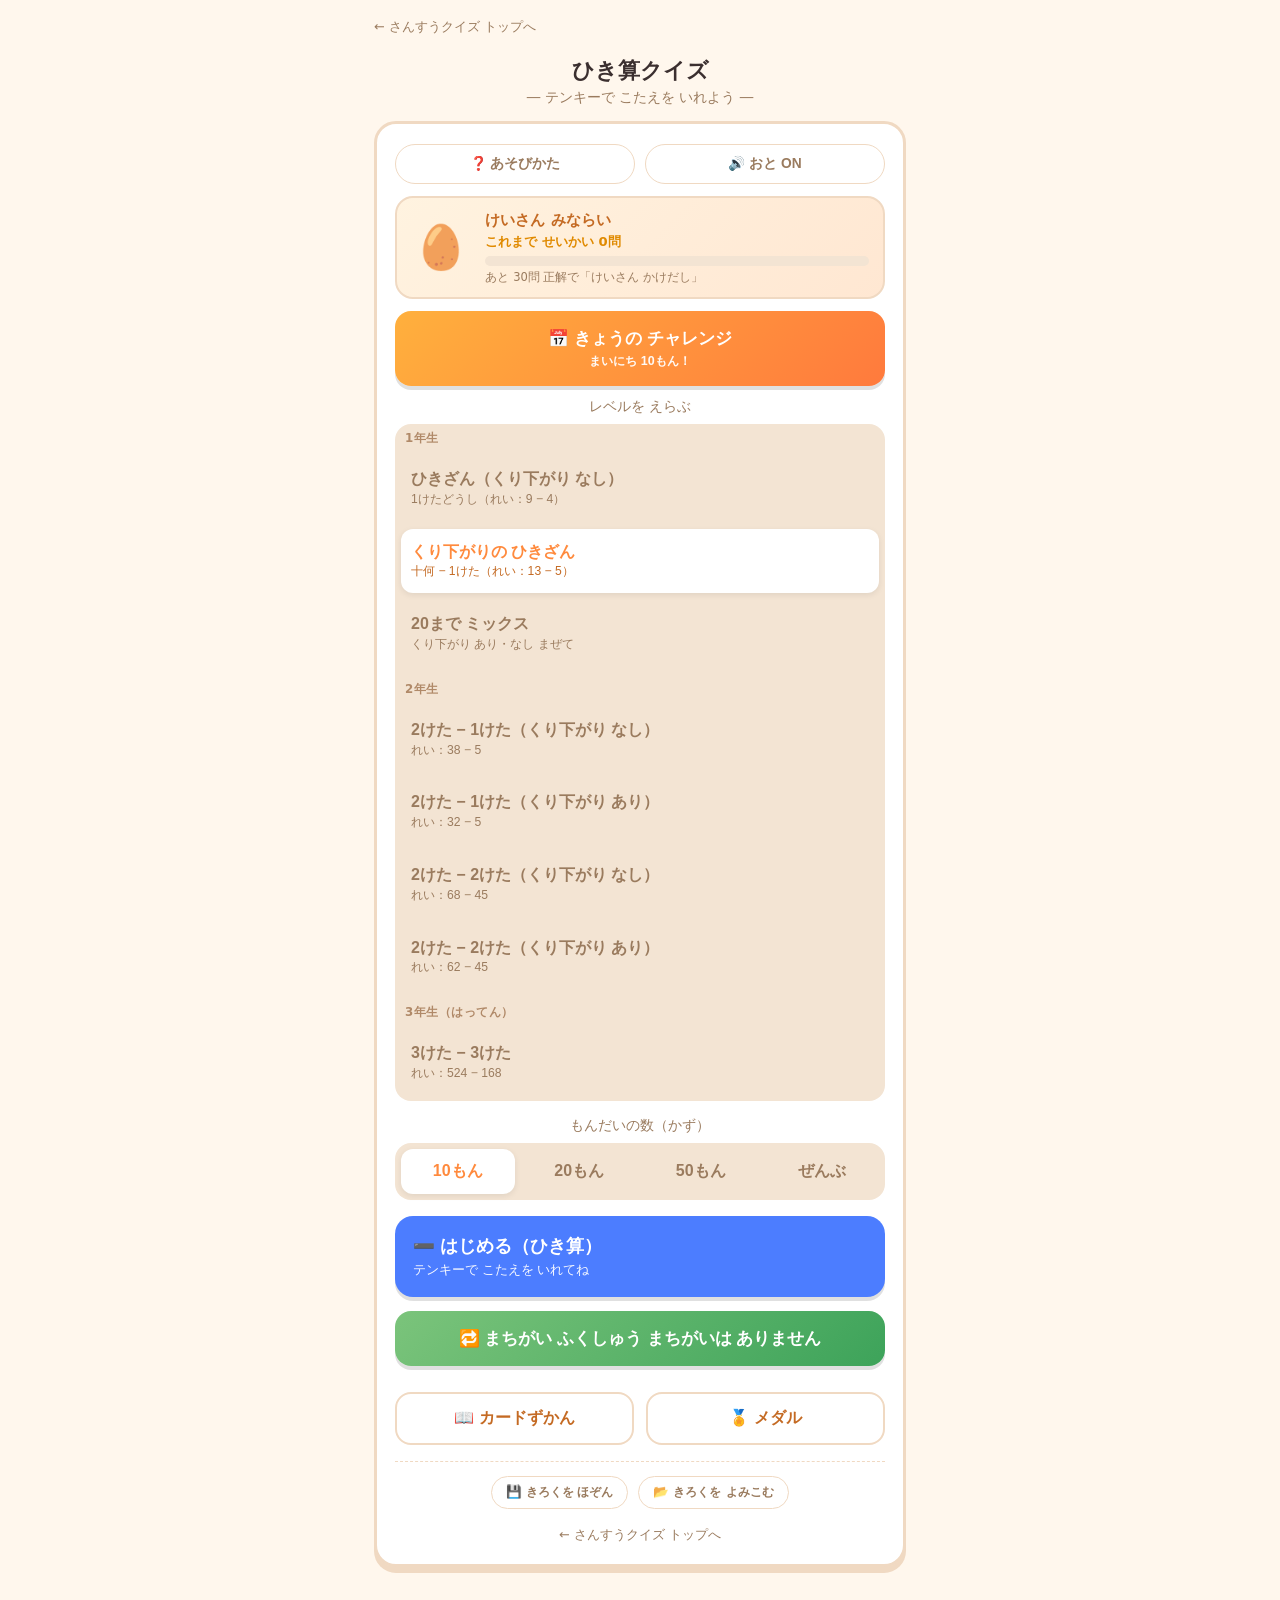
==== hikizan/index.html @ 1da54475 "トップを学年カテゴリ(1〜6年・計算)に再編＋ひき算クイズを新規追加 - index.html: 1〜6年生ごとに計算クイズを配置。実装済み(たし算/ひき算)は遊べ、未実装はじゅんびちゅう表示。学習指" ====
<!DOCTYPE html>
<html lang="ja">
<head>
<meta charset="UTF-8">
<meta name="viewport" content="width=device-width, initial-scale=1.0, viewport-fit=cover">
<title>ひき算クイズ</title>
<meta name="description" content="ひき算を テンキーで こたえるクイズ。くり下がり／2けた・3けたの ひき算まで。10をくずすヒント・手書きメモ・育成つき。">
<meta name="theme-color" content="#ff8a3d">
<!-- 共有スタイル（さんすうクイズ共通の見た目） -->
<link rel="stylesheet" href="../shared/sansu-ui.css?v=202606270400">
<style>
  /* ひき算アプリ固有の追加分だけ */
  #lsel{display:grid; grid-template-columns:1fr; gap:8px;}
  #lsel button{padding:13px 10px; font-size:1rem; text-align:left; line-height:1.3;}
  #lsel button small{display:block; font-size:.76rem; font-weight:400; color:#9a7b5e; margin-top:2px;}
  #lsel button.active small{color:#c46a23;}
  .lvl-group{font-size:.74rem; font-weight:800; color:#b08968; letter-spacing:.04em;
             padding:8px 4px 1px;}
  .lvl-group:first-child{padding-top:1px;}
  .start{margin-top:18px; width:100%; border:none; border-radius:16px; padding:16px;
         font-size:1.15rem; font-weight:700; color:#fff; background:var(--accent);
         cursor:pointer; box-shadow:0 4px 0 rgba(0,0,0,.12);}
  .start:active{transform:translateY(2px); box-shadow:0 2px 0 rgba(0,0,0,.12);}
  .help-list{font-size:.92rem; line-height:1.9; color:#5a4a3a; padding-left:1.2em; margin:6px 0;}
  .help-list b{color:var(--accent);}
</style>
</head>
<body>
<div class="wrap">
  <a class="toplink" href="../index.html">← さんすうクイズ トップへ</a>
  <h1>ひき算クイズ</h1>
  <div class="sub">― テンキーで こたえを いれよう ―</div>

  <!-- ホーム -->
  <div id="home" class="card">
    <div class="topRow">
      <button class="topBtn" id="openHelp" type="button">❓ あそびかた</button>
      <button class="topBtn" id="soundToggle" type="button">🔊 おと ON</button>
    </div>
    <div class="buddy" id="buddy">
      <div class="bi" id="buddyIcon">🥚</div>
      <div class="bb">
        <div class="bn" id="buddyName">けいさん みならい</div>
        <div class="bc" id="buddyCoin">これまで せいかい 0問</div>
        <div class="bbar"><i id="buddyBar"></i></div>
        <div class="bnext" id="buddyNext"></div>
      </div>
    </div>
    <button class="dailyBtn" id="openDaily" type="button">📅 きょうの チャレンジ<span id="dailyInfo"></span></button>
    <div class="gradeSel">
      <div class="gradeLabel">レベルを えらぶ</div>
      <div class="seg" id="lsel"></div>
    </div>
    <div class="gradeSel">
      <div class="gradeLabel">もんだいの数（かず）</div>
      <div class="seg" id="countSeg"><!-- 共通モジュール SansuCore.renderCountSeg で描画 --></div>
    </div>
    <div class="modes">
      <button class="mode-btn m2" id="startBtn">
        ➖ はじめる（ひき算）
        <small>テンキーで こたえを いれてね</small>
      </button>
    </div>
    <button class="dailyBtn" id="openReview" type="button" style="background:linear-gradient(135deg,#7bc47b,#3da35a);margin-top:14px;">🔁 まちがい ふくしゅう<span id="reviewInfo"></span></button>
    <div class="collbar">
      <button id="openDex" type="button">📖 カードずかん</button>
      <button id="openMedals" type="button">🏅 メダル</button>
    </div>
    <div class="saveBar">
      <button id="exportSave" type="button">💾 きろくを ほぞん</button>
      <label class="impBtn" for="importFile">📂 きろくを よみこむ</label>
      <input id="importFile" type="file" accept="application/json,.json" hidden>
    </div>
    <a class="applink" href="../index.html">← さんすうクイズ トップへ</a>
  </div>

  <!-- あそびかた -->
  <div id="help" class="card" style="display:none;">
    <button class="backBtn" id="helpBack">← もどる</button>
    <h2 style="margin-top:4px;">あそびかた</h2>
    <ul class="help-list">
      <li>大きな <b>ひき算</b>が 出るよ。（れい：13 − 5 ＝ □）</li>
      <li><b>レベル</b>は えらべるよ：くり下がり なし／<b>くり下がり</b>／20まで／<b>2けた</b>−1けた・2けた／<b>3けた</b>−3けた。</li>
      <li><b>テンキー</b>で こたえの 数字を いれて、<b>「こたえる」</b>を おそう。けた数は レベルに あわせて ふえるよ。</li>
      <li>2けた いじょうの レベルでは、下に <b>けいさんメモ</b>が 出るよ。ゆびや ペンで <b>ひっ算</b>を かいて かんがえよう（「けす」で きえる）。</li>
      <li>まちがえたら、<b>10を くずす</b>ヒントが 出るよ（れい：13は 10と 3）。</li>
      <li>つづけて 正かいすると <b>🔥コンボ</b>！</li>
      <li><b>称号</b>や <b>メダル</b>は たし算と あわせて そだつよ。</li>
      <li>ぜんぶ おわると <b>てんすう</b>と ⭐が 出るよ。</li>
      <li>まちがえた問題は、最後に「<b>まちがえた問題だけ もう一回</b>」で ふくしゅうできる。</li>
    </ul>
    <button class="again" id="helpStart" style="margin-top:8px;">とじる</button>
  </div>

  <!-- 出題 -->
  <div id="quiz" class="card" style="display:none;">
    <button class="navBtn" id="prev">← 前へ</button>
    <button class="homeBtn" id="quizHome">🏠 HOME</button>
    <div class="bar"><i id="prog"></i></div>
    <div class="meta"><span id="count"></span><span id="combo"></span><span id="score"></span></div>
    <span class="tag" id="tag"></span>
    <div class="eq" id="eq"></div>
    <div class="keypad" id="keypad">
      <button type="button" data-d="1">1</button>
      <button type="button" data-d="2">2</button>
      <button type="button" data-d="3">3</button>
      <button type="button" data-d="4">4</button>
      <button type="button" data-d="5">5</button>
      <button type="button" data-d="6">6</button>
      <button type="button" data-d="7">7</button>
      <button type="button" data-d="8">8</button>
      <button type="button" data-d="9">9</button>
      <button type="button" class="k-clear" id="kClear">けす</button>
      <button type="button" data-d="0">0</button>
      <button type="button" class="k-enter" id="kEnter">こたえる</button>
    </div>
    <div class="memo" id="memo" style="display:none;">
      <div class="memo-head">
        <span class="ml">✏️ けいさんメモ（ゆびや ペンで かいてね）</span>
        <button type="button" class="mclear" id="memoClear">けす</button>
      </div>
      <canvas id="memoCanvas"></canvas>
    </div>
    <div class="feedback" id="feedback">
      <div class="fb-head" id="fbHead"></div>
      <div class="fb-line" id="fbBody"></div>
      <div class="fb-hint" id="fbHint" style="display:none;"></div>
      <button class="next" id="next">つぎへ →</button>
    </div>
  </div>

  <!-- 結果 -->
  <div id="result" class="card result" style="display:none;">
    <div class="stars" id="stars"></div>
    <div class="score" id="finalScore"></div>
    <div class="comboBest" id="comboBest"></div>
    <div id="comment" style="margin-bottom:12px;"></div>
    <div class="earned" id="earned" style="display:none;"></div>
    <div class="review" id="review"></div>
    <button class="again retryWrong" id="retryWrong" style="display:none;">まちがえた問題だけ もう一回</button>
    <button class="again" id="retry">もう一回</button>
    <button class="again home" id="back">さいしょの画面</button>
  </div>

  <!-- カードずかん -->
  <div id="dex" class="card" style="display:none;">
    <button class="backBtn" id="dexBack">← もどる</button>
    <div class="collHead"><h2>📖 カードずかん</h2><span class="cnt" id="dexCnt"></span></div>
    <div style="font-size:.8rem;color:#9a7b5e;margin-bottom:10px;">カードは <b>たし算クイズ</b>で あつまるよ（たし算で 正かいすると ふえる）。ここでは みんなの きろくを 見られるよ。</div>
    <div class="dexGrid" id="dexGrid"></div>
  </div>

  <!-- メダル -->
  <div id="medals" class="card" style="display:none;">
    <button class="backBtn" id="medalsBack">← もどる</button>
    <div class="collHead"><h2>🏅 メダル</h2><span class="cnt" id="medalsCnt"></span></div>
    <div class="medalList" id="medalList"></div>
  </div>

</div>

<!-- 共有 進捗エンジン（図鑑・称号・メダル＝算数クイズ全アプリ合算） -->
<script src="../shared/sansu-core.js?v=202606270400"></script>
<script>
const $ = id => document.getElementById(id);

/* ===== レベル（学年セレクタの 算数版） ===== */
const ri = (lo,hi)=> lo + Math.floor(Math.random()*(hi-lo+1));
// ひき算は a−b（つねに a≧b で 答えが マイナスに ならないように 生成）。
// くり下がり（一の位 a%10 < b%10）の あり/なし を きっちり 出しわける。memo＝手書きメモを出すか。
const LEVELS = [
  { v:'s10n',   group:'1年生', label:'ひきざん（くり下がり なし）', desc:'1けたどうし（れい：9 − 4）',  maxDigits:1, memo:false,
    gen:()=>{ const a=ri(2,9), b=ri(1,a); return [a,b]; } },                                  // a≧b・1けた → くり下がりなし
  { v:'sb',     group:'1年生', label:'くり下がりの ひきざん',       desc:'十何 − 1けた（れい：13 − 5）', maxDigits:1, memo:false,
    gen:()=>{ const o=ri(1,8), a=10+o, b=ri(o+1,9); return [a,b]; } },                        // 一の位 o<b → くり下がり、答え 1けた
  { v:'s20mix', group:'1年生', label:'20まで ミックス',             desc:'くり下がり あり・なし まぜて',  maxDigits:2, memo:false,
    gen:()=>{ const a=ri(2,18), b=ri(1,Math.min(9,a)); return [a,b]; } },
  { v:'d2m1n',  group:'2年生', label:'2けた − 1けた（くり下がり なし）', desc:'れい：38 − 5',  maxDigits:2, memo:true,
    gen:()=>{ const o=ri(1,9), t=ri(1,9), b=ri(1,o); return [t*10+o, b]; } },                 // 一の位 o≧b → なし
  { v:'d2m1b',  group:'2年生', label:'2けた − 1けた（くり下がり あり）', desc:'れい：32 − 5',  maxDigits:2, memo:true,
    gen:()=>{ const o=ri(0,8), t=ri(2,9), b=ri(o+1,9); return [t*10+o, b]; } },               // 一の位 o<b → くり下がり
  { v:'d2m2n',  group:'2年生', label:'2けた − 2けた（くり下がり なし）', desc:'れい：68 − 45', maxDigits:2, memo:true,
    gen:()=>{ const oa=ri(0,9), ob=ri(0,oa), ta=ri(1,9), tb=ri(1,ta); return [ta*10+oa, tb*10+ob]; } },
  { v:'d2m2b',  group:'2年生', label:'2けた − 2けた（くり下がり あり）', desc:'れい：62 − 45', maxDigits:2, memo:true,
    gen:()=>{ const oa=ri(0,8), ob=ri(oa+1,9), ta=ri(2,9), tb=ri(1,ta-1); return [ta*10+oa, tb*10+ob]; } },  // 一の位くり下がり
  { v:'d3m3',   group:'3年生（はってん）', label:'3けた − 3けた', desc:'れい：524 − 168', maxDigits:3, memo:true,
    gen:()=>{ const a=ri(100,999), b=ri(100,a); return [a,b]; } },
];
function levelDef(v){ return LEVELS.find(l => l.v===v) || LEVELS[1]; }

/* ===== 状態 ===== */
let level = 'sb';         // 初期レベル＝くり下がり（1年生）
// トップから ?lv=… で レベルを 指定できる
const _lv = new URLSearchParams(location.search).get('lv');
if(_lv && LEVELS.some(l => l.v === _lv)) level = _lv;
let count = 10;           // 問題数（'all'＝ぜんぶ）
let deck = [], answers = [], idx = 0;
let typed = '';           // テンキーで 入力ちゅうの 数字
let combo = 0, sessionMaxCombo = 0;
let wrongQs = [];
let isDaily = false;

// 共有 store に ひき算用の領域（復習・デイリー）を用意（他アプリのフィールドは保持）
const store = SansuCore.store;
store.hikizanWrong = store.hikizanWrong || {};                           // { 'a-b': true } まちがえた問題
store.hikizanDaily = store.hikizanDaily || { streak:0, bestStreak:0, lastDay:null };
// メダルの「連続日数」は store.daily.bestStreak を見るので、ひき算のデイリーをそこにも反映
store.daily = store.daily || { bestStreak:0 };

/* ===== 出題の組み立て ===== */
function shuffle(a){ a=a.slice(); for(let i=a.length-1;i>0;i--){ const j=Math.floor(Math.random()*(i+1)); [a[i],a[j]]=[a[j],a[i]]; } return a; }
// 1ペア [a,b]（a≧b）から 問題オブジェクト。ひき算は 入れかえない。
function makeQuestion([a,b], lv){
  return { a:a, b:b, key:a + '-' + b, answer:a-b, level: lv || level };
}
// 日付シードの決定的シャッフル（同じ日は 何回でも 同じ10問）
function todayIndex(){ const d=new Date(); return Math.floor((d.getTime() - d.getTimezoneOffset()*60000)/86400000); }
function mulberry32(a){ return function(){ a|=0; a=a+0x6D2B79F5|0; let t=Math.imul(a^a>>>15,1|a); t=t+Math.imul(t^t>>>7,61|t)^t; return ((t^t>>>14)>>>0)/4294967296; }; }
function seededShuffle(arr, seed){ const r=mulberry32(seed), a=arr.slice(); for(let i=a.length-1;i>0;i--){ const j=Math.floor(r()*(i+1)); [a[i],a[j]]=[a[j],a[i]]; } return a; }

// 10を くずす ヒント（くり下がり用＝減加法）。十何 − 1けた のときだけ 出す。
function makeBorrowHint(a,b){
  if(a < 11 || a > 18) return '';
  const o = a - 10;                 // 一のくらい
  if(b <= o || b > 9) return '';    // くり下がりが ないなら ヒントなし
  return `<b>${a}</b>を 10と <b>${o}</b>に わけて、10−<b>${b}</b>＝<b>${10-b}</b>、<b>${10-b}</b>＋<b>${o}</b>＝<b>${a-b}</b>！`;
}

/* ===== 音（Web Audio：ファイル不要・オフラインでも鳴る） ===== */
let soundOn = (localStorage.getItem('hikizanSoundOff') !== '1');
let audioCtx = null;
function getCtx(){
  if(!audioCtx){ try{ audioCtx = new (window.AudioContext||window.webkitAudioContext)(); }catch(e){ audioCtx=null; } }
  if(audioCtx && audioCtx.state==='suspended'){ try{ audioCtx.resume(); }catch(e){} }
  return audioCtx;
}
function tone(freq, startAt, dur, type='sine', vol=0.2){
  const ctx = getCtx(); if(!ctx) return;
  const t0 = ctx.currentTime + startAt;
  const osc = ctx.createOscillator(), g = ctx.createGain();
  osc.type=type; osc.frequency.value=freq;
  g.gain.setValueAtTime(0.0001, t0);
  g.gain.linearRampToValueAtTime(vol, t0+0.012);
  g.gain.exponentialRampToValueAtTime(0.0001, t0+dur);
  osc.connect(g).connect(ctx.destination);
  osc.start(t0); osc.stop(t0+dur+0.03);
}
function playSound(name){
  if(!soundOn) return; const ctx=getCtx(); if(!ctx) return;
  if(name==='correct'){
    tone(1318,0,0.55,'sine',0.26); tone(2637,0,0.30,'sine',0.08);
    tone(1047,0.18,0.70,'sine',0.26); tone(2093,0.18,0.35,'sine',0.08);
  } else if(name==='wrong'){
    tone(233,0,0.20,'sawtooth',0.11); tone(220,0,0.20,'sawtooth',0.11);
    tone(220,0.26,0.55,'sawtooth',0.11); tone(207,0.26,0.55,'sawtooth',0.11);
  }
}
function refreshSoundBtn(){ $('soundToggle').textContent = soundOn ? '🔊 おと ON' : '🔇 おと OFF'; }

/* ===== けいさんメモ（手書きの余白）：ゆび・ペン・マウスで かける ===== */
const memoCv = $('memoCanvas'), memoCtx = memoCv.getContext('2d');
let memoDrawing = false, memoDpr = 1;
function memoResize(){                                 // 表示中サイズに合わせて 解像度を そろえる（中身は消える）
  const r = memoCv.getBoundingClientRect();
  if(r.width === 0) return;                            // 非表示のときは なにもしない
  memoDpr = window.devicePixelRatio || 1;
  memoCv.width = Math.round(r.width * memoDpr);
  memoCv.height = Math.round(r.height * memoDpr);
  memoCtx.setTransform(memoDpr, 0, 0, memoDpr, 0, 0);
  memoCtx.lineCap = 'round'; memoCtx.lineJoin = 'round';
  memoCtx.lineWidth = 3; memoCtx.strokeStyle = '#4a3526';
}
function memoClear(){
  memoCtx.save(); memoCtx.setTransform(1,0,0,1,0,0);
  memoCtx.clearRect(0,0,memoCv.width,memoCv.height); memoCtx.restore();
}
function memoPos(e){ const r = memoCv.getBoundingClientRect(); return [e.clientX - r.left, e.clientY - r.top]; }
memoCv.addEventListener('pointerdown', e=>{ memoDrawing = true; try{ memoCv.setPointerCapture(e.pointerId); }catch(_){}
  const [x,y] = memoPos(e); memoCtx.beginPath(); memoCtx.moveTo(x,y); memoCtx.lineTo(x+0.1,y+0.1); memoCtx.stroke(); e.preventDefault(); });
memoCv.addEventListener('pointermove', e=>{ if(!memoDrawing) return; const [x,y] = memoPos(e); memoCtx.lineTo(x,y); memoCtx.stroke(); e.preventDefault(); });
memoCv.addEventListener('pointerup',   ()=> memoDrawing = false);
memoCv.addEventListener('pointercancel',()=> memoDrawing = false);
memoCv.addEventListener('pointerleave',()=> memoDrawing = false);
// 2年生いじょう（memo:true）の レベルだけ メモを出す。問題ごとに まっさらに。
function setupMemo(lv){
  const show = !!levelDef(lv).memo;
  $('memo').style.display = show ? 'block' : 'none';
  if(show){ memoResize(); memoClear(); }
}

/* ===== 画面きりかえ ===== */
function showOnly(id){ for(const s of ['home','help','quiz','result','dex','medals']) $(s).style.display = (s===id)?'block':'none'; }

/* ===== 育成系（共有 SansuCore：図鑑・称号・メダル） ===== */
function refreshBuddy(){
  SansuCore.renderBuddy({ icon:$('buddyIcon'), name:$('buddyName'), coin:$('buddyCoin'), bar:$('buddyBar'), next:$('buddyNext') });
}
function refreshHome(){
  refreshBuddy();
  const dy = store.hikizanDaily, ti = todayIndex();
  let info = '';
  if((dy.streak||0)>0 && (dy.lastDay===ti || dy.lastDay===ti-1)) info += `🔥${dy.streak}日れんぞく　`;
  info += (dy.lastDay===ti) ? 'きょうは クリア✓' : 'まいにち 10もん！';
  $('dailyInfo').textContent = ' ' + info;
  const rc = reviewPairs().length;
  $('reviewInfo').textContent = rc ? ` のこり ${rc}問` : ' まちがいは ありません';
}
function goHome(){ refreshHome(); showOnly('home'); }
function openDex(){ $('dexCnt').textContent = SansuCore.dexHead(); $('dexGrid').innerHTML = SansuCore.dexGridHTML(); showOnly('dex'); }
function openMedals(){ $('medalsCnt').textContent = SansuCore.medalsHead(); $('medalList').innerHTML = SansuCore.medalsGridHTML(); showOnly('medals'); }

/* ===== ホーム：レベルセレクタ ===== */
function renderLevelSel(){
  const seg = $('lsel'); seg.innerHTML = '';
  let curGroup = null;
  for(const l of LEVELS){
    if(l.group && l.group !== curGroup){           // 学年の 見出しを はさむ
      curGroup = l.group;
      const h = document.createElement('div');
      h.className = 'lvl-group'; h.textContent = curGroup;
      seg.appendChild(h);
    }
    const b = document.createElement('button');
    b.innerHTML = l.label + '<small>' + l.desc + '</small>';
    if(l.v === level) b.classList.add('active');
    b.onclick = ()=>{ level = l.v; renderLevelSel(); };
    seg.appendChild(b);
  }
}
// 問題数セレクタ（共通モジュール）
SansuCore.renderCountSeg($('countSeg'), '10', v => { count = (v==='all') ? 'all' : +v; });

/* ===== 出題ループ ===== */
function start(){
  const def = levelDef(level);
  const limit = (count==='all') ? 30 : count;          // ひき算は すべて ランダム生成
  const picked = []; let last = '';
  while(picked.length < limit){
    const p = def.gen(), k = p[0]+'_'+p[1];
    if(k===last) continue;                             // すぐ同じ式は さける
    last = k; picked.push(p);
  }
  startWithDeck(picked.map(p => makeQuestion(p)));
}
function startDaily(){
  const def = levelDef('s20mix');                      // デイリーは 20までミックスから（毎日同じ10問）
  const r = mulberry32(todayIndex());
  const deckP = [];
  while(deckP.length < 10){
    // 日付シードの 決定的な ひき算（同じ日は 何回でも 同じ10問）
    const a = 2 + Math.floor(r()*17), b = 1 + Math.floor(r()*Math.min(9,a));
    deckP.push([a,b]);
  }
  startWithDeck(deckP.map(p => makeQuestion(p, 's20mix')), true);
}
function updateDailyStreak(){
  const dy = store.hikizanDaily, ti = todayIndex();
  if(dy.lastDay !== ti){
    dy.streak = (dy.lastDay === ti-1) ? (dy.streak||0)+1 : 1;
    dy.lastDay = ti;
    dy.bestStreak = Math.max(dy.bestStreak||0, dy.streak);
    store.daily.bestStreak = Math.max(store.daily.bestStreak||0, dy.bestStreak);   // メダル判定用
    SansuCore.noteDaily();
    SansuCore.save();
  }
}
// まちがい ふくしゅう
const reviewPairs = ()=> Object.keys(store.hikizanWrong).map(k => k.split('-').map(Number));
function startReview(){
  let pool = reviewPairs();
  if(pool.length === 0){ alert('ふくしゅうする問題は ありません。\nまちがえた問題が ここに たまります。'); return; }
  pool = shuffle(pool); if(pool.length>20) pool = pool.slice(0,20);
  startWithDeck(pool.map(p => makeQuestion(p)));
}
function startWithDeck(qs, daily){
  isDaily = !!daily;
  deck = qs; answers = new Array(deck.length); idx = 0;
  typed = ''; combo = 0; sessionMaxCombo = 0;
  showOnly('quiz'); renderQ();
}

/* ===== 1問の描画 ===== */
function eqHTML(q, state){
  let ansHTML;
  const ans = answers[idx];
  if(ans){
    const cls = ans.correct ? 'ok' : 'ng';
    ansHTML = `<span class="ans ${cls}">${ans.typed}</span>`;
  } else if(typed){
    ansHTML = `<span class="ans">${typed}</span>`;
  } else {
    ansHTML = `<span class="ans empty">？</span>`;
  }
  return `${q.a} <span class="op">−</span> ${q.b} <span class="op">＝</span> ${ansHTML}`;
}
function renderQ(){
  const q = deck[idx];
  typed = '';
  $('prog').style.width = (idx/deck.length*100)+'%';
  $('count').textContent = `問題 ${idx+1} / ${deck.length}`;
  $('combo').textContent = combo>=2 ? `🔥 ${combo}` : '';
  $('score').textContent = `正かい ${scoreCount()}`;
  $('tag').textContent = levelDef(q.level).label;
  $('prev').style.visibility = idx>0 ? 'visible' : 'hidden';
  $('eq').classList.toggle('eq-sm', q.a>=100 || q.b>=100);   // 3けたは 式を 小さく
  $('eq').innerHTML = eqHTML(q);
  setupMemo(q.level);                                        // 多けたレベルで 手書きメモを 出す
  const answered = !!answers[idx];
  setKeypadDisabled(answered);
  if(answered) showFeedback(answers[idx].correct);
  else $('feedback').classList.remove('show','good','bad');
}
function setKeypadDisabled(disabled){
  $('keypad').querySelectorAll('button').forEach(b => b.disabled = disabled);
  if(!disabled) $('kEnter').disabled = (typed==='');
}

/* ===== テンキー入力 ===== */
function pressDigit(d){
  if(answers[idx]) return;
  if(typed.length >= levelDef(deck[idx].level).maxDigits) return;   // レベルごとの けた数まで
  if(typed==='' && d==='0') return;              // 先頭の 0 は むし
  typed += d;
  $('eq').innerHTML = eqHTML(deck[idx]);
  $('kEnter').disabled = (typed==='');
}
function pressClear(){
  if(answers[idx]) return;
  typed = '';
  $('eq').innerHTML = eqHTML(deck[idx]);
  $('kEnter').disabled = true;
}
function pressEnter(){
  if(answers[idx] || typed==='') return;
  submit(parseInt(typed,10));
}
function submit(val){
  const q = deck[idx];
  const ok = (val === q.answer);
  answers[idx] = { typed: val, correct: ok };
  if(ok){
    combo++; sessionMaxCombo = Math.max(sessionMaxCombo, combo);
    if(store.hikizanWrong[q.key]){ delete store.hikizanWrong[q.key]; SansuCore.noteComeback(); }  // 復習で克服
    SansuCore.bumpCorrect(); SansuCore.bumpApp('hikizan'); SansuCore.noteCombo(combo); SansuCore.save();
  } else {
    combo = 0;
    store.hikizanWrong[q.key] = true; SansuCore.save();
  }
  $('combo').textContent = combo>=2 ? `🔥 ${combo}` : '';
  $('score').textContent = `正かい ${scoreCount()}`;
  $('eq').innerHTML = eqHTML(q);
  setKeypadDisabled(true);
  playSound(ok ? 'correct' : 'wrong');
  showFeedback(ok);
}

function showFeedback(ok){
  const q = deck[idx];
  const fb = $('feedback');
  fb.classList.add('show'); fb.classList.toggle('good', ok); fb.classList.toggle('bad', !ok);
  $('fbHead').textContent = ok ? '⭕ せいかい！' : '❌ おしい！　こたえは ' + q.answer;
  $('fbBody').innerHTML = `<b style="color:var(--accent2);font-size:1.2rem;">${q.a} − ${q.b} ＝ ${q.answer}</b>`;
  const hint = makeBorrowHint(q.a, q.b);
  const hintEl = $('fbHint');
  if(!ok && hint){ hintEl.style.display='block'; hintEl.innerHTML = hint; }
  else { hintEl.style.display='none'; }
  $('next').textContent = (idx >= deck.length-1) ? 'けっかを見る →' : 'つぎへ →';
}

const scoreCount = ()=> answers.filter(a => a && a.correct).length;

function next(){
  if(!answers[idx]) return;
  if(idx >= deck.length-1) return showResult();
  idx++; renderQ();
}
function prev(){ if(idx>0){ idx--; renderQ(); } }

function showResult(){
  showOnly('result');
  $('prog').style.width = '100%';
  const total = deck.length, correct = scoreCount();
  $('finalScore').textContent = `${correct} / ${total} もん せいかい`;
  const rate = correct/total;
  const nStar = rate===1?3 : rate>=0.7?2 : rate>=0.4?1 : 0;
  $('stars').textContent = '⭐'.repeat(nStar) + '☆'.repeat(3-nStar);
  $('comment').textContent =
    rate===1 ? 'ぜんもん せいかい！すごい！' :
    rate>=0.7 ? 'よくできました！' :
    rate>=0.4 ? 'もう少し！もう一回やってみよう' :
    'だいじょうぶ、くりかえせば できるよ！';
  $('comboBest').textContent = sessionMaxCombo>=2 ? `さい高コンボ：🔥 ${sessionMaxCombo}れんぞく` : '';

  SansuCore.notePlay();
  if(rate===1) SansuCore.notePerfect();
  SansuCore.noteCombo(sessionMaxCombo);
  if(isDaily) updateDailyStreak();
  SansuCore.save();
  const tcAfter = SansuCore.store.totalCorrect||0, tcBefore = tcAfter - correct;
  const rankUp = SansuCore.rankStage(tcAfter) > SansuCore.rankStage(tcBefore);
  const newly = SansuCore.checkMedals();
  const em = $('earned');
  const newRank = SansuCore.STAGES[SansuCore.rankStage(tcAfter)];
  const evo = rankUp ? `✨ 称号アップ！ ${newRank.icon}「${newRank.title}」に なった！　` : '';
  if(evo || newly.length){
    em.style.display = 'block';
    em.innerHTML = evo + (newly.length ? '🏅 あたらしいメダル：' + newly.map(m=>`${m.icon}${m.name}`).join('　') : '');
  } else { em.style.display = 'none'; }

  // まちがえた問題の振り返り
  const wrong = deck.filter((q,i)=> answers[i] && !answers[i].correct);
  wrongQs = wrong.map(q => [q.a, q.b]);
  const rv = $('review');
  if(wrong.length){
    rv.style.display = 'block';
    rv.innerHTML = `<div class="rv-h">まちがえた問題（${wrong.length}）</div>` +
      wrong.map(q => `<div class="rv-i"><b>${q.a} − ${q.b}</b> ＝ <b>${q.answer}</b></div>`).join('');
    $('retryWrong').style.display = 'inline-block';
  } else {
    rv.style.display = 'none';
    $('retryWrong').style.display = 'none';
  }
}

/* ===== 物理キーボード（PCでも あそべる） ===== */
document.addEventListener('keydown', e => {
  if($('quiz').style.display !== 'block') return;
  if(e.key >= '0' && e.key <= '9'){ pressDigit(e.key); e.preventDefault(); }
  else if(e.key === 'Backspace'){ pressClear(); e.preventDefault(); }
  else if(e.key === 'Enter'){
    if(answers[idx]) next(); else pressEnter();
    e.preventDefault();
  }
});

/* ===== 初期化・イベント ===== */
$('keypad').querySelectorAll('button[data-d]').forEach(b => b.onclick = ()=> pressDigit(b.dataset.d));
$('kClear').onclick = pressClear;
$('kEnter').onclick = pressEnter;
$('memoClear').onclick = memoClear;
window.addEventListener('resize', ()=>{ if($('memo').style.display==='block') memoResize(); });
$('startBtn').onclick = start;
$('next').onclick = next;
$('prev').onclick = prev;
$('quizHome').onclick = goHome;
$('retry').onclick = start;
$('retryWrong').onclick = ()=> startWithDeck(wrongQs.map(p => makeQuestion(p)));
$('back').onclick = goHome;
$('openHelp').onclick = ()=> showOnly('help');
$('helpBack').onclick = goHome;
$('helpStart').onclick = goHome;
$('openDex').onclick = openDex;
$('openMedals').onclick = openMedals;
$('dexBack').onclick = goHome;
$('medalsBack').onclick = goHome;
$('openDaily').onclick = startDaily;
$('openReview').onclick = startReview;
$('exportSave').onclick = ()=> SansuCore.exportSave('さんすうクイズ-きろく.json');
$('importFile').onchange = (e)=>{ const f = e.target.files[0]; if(f) SansuCore.importSave(f); e.target.value=''; };
$('soundToggle').onclick = ()=>{
  soundOn = !soundOn;
  localStorage.setItem('hikizanSoundOff', soundOn ? '0' : '1');
  refreshSoundBtn();
  if(soundOn) playSound('correct');
};
renderLevelSel();
refreshSoundBtn();
refreshHome();
</script>
</body>
</html>
---- shared/sansu-ui.css ----
/* =========================================================================
   共有スタイル（デザイントークン＋UI部品）— 全アプリ共通
   かん字クイズ／送りがな練習 など、見た目とUXをそろえるための単一スタイル。
   ここを直すと参照する全アプリに反映される。各アプリ固有の追加分は各HTML側へ。
   ========================================================================= */
  :root{
    --bg:#fff7ed; --card:#ffffff; --ink:#3b2f2f; --accent:#ff8a3d;
    --accent2:#4c7dff; --ok:#2bb673; --ng:#ef5350; --line:#f0d9c2;
  }
  *{box-sizing:border-box;-webkit-tap-highlight-color:transparent;}
  body{
    margin:0; font-family:"Hiragino Maru Gothic ProN","ヒラギノ丸ゴ ProN",
      "Hiragino Sans","Yu Gothic",system-ui,sans-serif;
    background:var(--bg); color:var(--ink);
    min-height:100vh; min-height:100dvh; display:flex; flex-direction:column; align-items:center;
  }
  .wrap{width:100%; max-width:560px; padding:16px 14px 40px;}
  h1{font-size:1.35rem; text-align:center; margin:14px 0 4px;}
  .sub{text-align:center; font-size:.85rem; color:#9a7b5e; margin-bottom:14px;}
  .card{
    background:var(--card); border:3px solid var(--line); border-radius:22px;
    padding:20px 18px; box-shadow:0 6px 0 #f0d9c2;
  }
  /* grade select */
  .gradeSel{margin-bottom:16px;}
  .gradeLabel{font-size:.85rem; color:#9a7b5e; text-align:center; margin-bottom:8px;}
  .seg{display:flex; gap:8px; background:#f3e4d3; padding:6px; border-radius:16px;}
  .seg button{
    flex:1; border:none; background:transparent; padding:12px 0; border-radius:12px;
    font-size:1rem; font-weight:700; color:#9a7b5e; cursor:pointer;
  }
  /* 学年は1〜6＋ぜんぶで数が多いので 4列グリッドで折り返す */
  #seg{display:grid; grid-template-columns:repeat(4,1fr); gap:8px;}
  #seg button{padding:11px 0; font-size:.95rem;}
  .seg button.active{background:#fff; color:var(--accent); box-shadow:0 2px 6px rgba(0,0,0,.08);}
  .seg button.locked{opacity:.5;}

  /* きろくの 書き出し／読み込み */
  .saveBar{display:flex; gap:10px; justify-content:center; margin-top:16px;
           padding-top:14px; border-top:1px dashed var(--line);}
  .saveBar button, .saveBar .impBtn{
    border:1px solid var(--line); background:#fff; color:#9a7b5e; border-radius:99px;
    padding:7px 14px; font-size:.78rem; font-weight:700; cursor:pointer;
  }
  .saveBar button:active{transform:translateY(1px);}

  /* mode select */
  .modes{display:flex; flex-direction:column; gap:12px;}
  .mode-btn{
    border:none; border-radius:18px; padding:18px; font-size:1.1rem; font-weight:700;
    color:#fff; cursor:pointer; box-shadow:0 4px 0 rgba(0,0,0,.12); text-align:left;
  }
  .mode-btn small{display:block; font-weight:400; font-size:.8rem; opacity:.95; margin-top:4px;}
  .m1{background:var(--accent);} .m2{background:var(--accent2);} .m3{background:#e08e3c;} .m4{background:#9b59b6;}
  .mode-btn:active{transform:translateY(2px); box-shadow:0 2px 0 rgba(0,0,0,.12);}
  /* 読みクイズ：大きな漢字 */
  .yomi-q{font-size:.95rem; color:#9a7b5e; margin-bottom:6px;}
  .bigkanji{font-size:4.2rem; font-weight:800; text-align:center; line-height:1.2; margin:6px 0 2px; color:#5a3e28;}

  /* quiz */
  .homeBtn{
    float:right; border:2px solid var(--line); background:#fff; color:#c46a23;
    border-radius:99px; padding:6px 14px; font-size:.8rem; font-weight:700;
    cursor:pointer; margin:-4px -2px 8px 0;
  }
  .homeBtn:active{transform:translateY(1px);}
  .navBtn{
    float:left; border:2px solid var(--line); background:#fff; color:#c46a23;
    border-radius:99px; padding:6px 14px; font-size:.8rem; font-weight:700;
    cursor:pointer; margin:-4px 0 8px -2px;
  }
  .navBtn:active{transform:translateY(1px);}
  .bar{height:12px; background:#f3e4d3; border-radius:99px; overflow:hidden; margin-bottom:6px; clear:both;}
  .bar > i{display:block; height:100%; background:var(--accent); width:0; transition:width .3s;}
  .meta{display:flex; justify-content:space-between; font-size:.8rem; color:#9a7b5e; margin-bottom:14px;}
  .tag{display:inline-block; font-size:.72rem; background:#fff1e3; color:#c46a23;
       padding:3px 10px; border-radius:99px; margin-bottom:10px;}
  .q{font-size:1.5rem; line-height:2; text-align:center; margin:6px 0 4px;}
  .q .blank{display:inline-block; min-width:1.6em; border-bottom:4px dotted var(--accent);
            color:transparent;}
  .read{text-align:center; color:#c46a23; font-size:1rem; margin-bottom:18px;}
  ruby rt{font-size:.55em; color:#b08968;}
  .choices{display:grid; grid-template-columns:1fr 1fr; gap:12px;}
  .choice{
    border:3px solid var(--line); background:#fff; border-radius:16px;
    padding:16px 8px; font-size:1.7rem; font-weight:700; cursor:pointer;
    transition:.1s; box-shadow:0 4px 0 #f0d9c2;
  }
  .choice:active{transform:translateY(2px); box-shadow:0 2px 0 #f0d9c2;}
  .choice.ok{background:#e6f8ef; border-color:var(--ok); color:var(--ok);}
  .choice.ng{background:#fdeceb; border-color:var(--ng); color:var(--ng);}
  .choice:disabled{cursor:default;}

  .feedback{margin-top:18px; padding:16px; border-radius:16px; display:none;}
  .feedback.show{display:block;}
  .feedback.good{background:#e6f8ef; border:2px solid var(--ok);}
  .feedback.bad{background:#fdeceb; border:2px solid var(--ng);}
  .fb-head{font-weight:700; font-size:1.1rem; margin-bottom:8px;}
  .fb-sentence{font-size:1.05rem; line-height:1.7; margin-bottom:8px;}
  .fb-sentence b{color:var(--accent); font-size:1.2rem;}
  .fb-line{font-size:.95rem; line-height:1.7;}
  .fb-line b{color:#c46a23;}
  .fb-kanji{margin-top:10px; padding-top:10px; border-top:1px dashed var(--line);
            font-size:.9rem; line-height:1.8; color:#6b5a4a;}
  .fb-kanji b{color:var(--ink); font-size:1.15rem;}
  .next{
    margin-top:14px; width:100%; border:none; border-radius:16px; padding:16px;
    font-size:1.1rem; font-weight:700; color:#fff; background:var(--accent2);
    cursor:pointer; box-shadow:0 4px 0 rgba(0,0,0,.12);
  }
  .next:active{transform:translateY(2px); box-shadow:0 2px 0 rgba(0,0,0,.12);}

  /* result */
  .result{text-align:center;}
  .score{font-size:3rem; font-weight:800; color:var(--accent); margin:10px 0;}
  .again{border:none; border-radius:16px; padding:16px 28px; font-size:1.05rem; font-weight:700;
         color:#fff; background:var(--accent); cursor:pointer; box-shadow:0 4px 0 rgba(0,0,0,.12); margin:6px;}
  .home{background:#9b59b6;}
  .stars{font-size:1.8rem; letter-spacing:4px;}

  /* 結果の振り返り */
  .review{display:none; text-align:left; margin:8px 0 16px; padding:14px;
          background:#fdf6ee; border:2px solid var(--line); border-radius:14px;}
  .rv-h{font-weight:700; color:#c46a23; margin-bottom:8px; text-align:center;}
  .rv-i{font-size:1rem; line-height:1.9; padding:4px 0; border-bottom:1px dashed var(--line);}
  .rv-i:last-child{border-bottom:none;}
  .rv-i b{color:var(--accent); font-size:1.15rem;}
  .retryWrong{background:var(--ng);}

  /* キーボード操作のフォーカス可視化 */
  :focus-visible{outline:3px solid var(--accent2); outline-offset:2px;}

  @media (prefers-reduced-motion: reduce){
    *{transition:none !important;}
  }

  /* コンボ */
  #combo{font-weight:800; color:#ff6a00; font-size:.85rem;}
  #combo.pop{animation:pop .45s;}
  @keyframes pop{0%{transform:scale(.5);opacity:0} 55%{transform:scale(1.35)} 100%{transform:scale(1)}}

  /* 紙ふぶき */
  .confetti{position:fixed; top:-30px; pointer-events:none; z-index:50; will-change:transform;}
  @keyframes fall{to{transform:translateY(110vh) rotate(360deg); opacity:.15;}}

  /* あそびかた */
  .helpBtn{
    width:100%; border:2px dashed var(--accent); background:#fff7ef; color:#c46a23;
    border-radius:14px; padding:11px; margin-bottom:12px;
    font-size:.92rem; font-weight:700; cursor:pointer;
  }
  .helpBtn:active{transform:translateY(1px);}
  .help h2{font-size:1.2rem; margin:2px 0 12px;}
  .help h3{font-size:1.02rem; color:var(--accent); margin:18px 0 6px;}
  .help p, .help li{font-size:.98rem; line-height:1.85;}
  .help ol, .help ul{margin:6px 0; padding-left:1.3em;}
  .help .tip{background:#fff7ef; border:2px solid var(--line); border-radius:12px;
             padding:10px 12px; margin:8px 0; font-size:.92rem; line-height:1.8;}
  .help .big{font-size:1.05rem; font-weight:700;}

  /* デイリーチャレンジ */
  .dailyBtn{
    width:100%; border:none; border-radius:16px; padding:16px; margin-bottom:12px;
    font-size:1.05rem; font-weight:800; color:#fff; cursor:pointer;
    background:linear-gradient(135deg,#ffb03d,#ff7a3d); box-shadow:0 4px 0 rgba(0,0,0,.12);
  }
  .dailyBtn:active{transform:translateY(2px); box-shadow:0 2px 0 rgba(0,0,0,.12);}
  #dailyInfo{display:block; font-size:.78rem; font-weight:600; opacity:.95; margin-top:3px;}

  /* コレクション入口 */
  .collbar{display:flex; gap:12px; margin-top:14px;}
  .collbar button{flex:1; border:2px solid var(--line); background:#fff; color:#c46a23;
    border-radius:16px; padding:14px 8px; font-size:1rem; font-weight:700; cursor:pointer;}
  .collbar button:active{transform:translateY(2px);}

  .backBtn{border:2px solid var(--line); background:#fff; color:#c46a23; border-radius:99px;
    padding:8px 16px; font-size:.9rem; font-weight:700; cursor:pointer; margin-bottom:12px;}
  .collHead{display:flex; justify-content:space-between; align-items:center; margin-bottom:12px;}
  .collHead h2{font-size:1.15rem; margin:0;}
  .collHead .cnt{font-size:.85rem; color:#9a7b5e; font-weight:700;}

  /* 図鑑 */
  .dexGrid{display:grid; grid-template-columns:repeat(auto-fill,minmax(82px,1fr)); gap:10px;}
  .dcard{border:2px solid var(--line); border-radius:12px; padding:8px 4px; text-align:center; background:#fff;}
  .dcard.locked{background:#f3e9df; color:#cbb9a6;}
  .dcard .k{font-size:1.8rem; font-weight:800; line-height:1.1;}
  .dcard .star{font-size:.85rem; color:#ffb300; line-height:1;}
  .dcard .info{font-size:.6rem; color:#8a7a6a; margin-top:3px; line-height:1.35;}
  .dcard.master{border-color:#ffb300; box-shadow:inset 0 0 0 2px #ffe9b0;}

  /* メダル */
  .medalList{display:grid; grid-template-columns:1fr 1fr; gap:12px;}
  .medal{border:2px solid var(--line); border-radius:14px; padding:12px 8px; text-align:center; background:#fff;}
  .medal.locked{opacity:.45; filter:grayscale(1);}
  .medal .mi{font-size:2rem; line-height:1;}
  .medal .mn{font-weight:700; font-size:.85rem; margin-top:5px;}
  .medal .md{font-size:.72rem; color:#8a7a6a; margin-top:2px; line-height:1.4;}

  .earned{display:none; margin:8px 0 4px; font-size:1rem; font-weight:700; color:#c46a23;}
  .comboBest{font-size:.95rem; color:#9a7b5e; margin-bottom:6px;}

  /* 称号（あいぼう／累計正解数で育つ） */
  .buddy{display:flex; align-items:center; gap:14px; margin-bottom:12px;
    background:linear-gradient(135deg,#fff3e0,#ffe7d2); border:2px solid var(--line);
    border-radius:18px; padding:12px 14px;}
  .buddy .bi{font-size:2.7rem; line-height:1; min-width:1.4em; text-align:center;}
  .buddy .bb{flex:1; min-width:0;}
  .buddy .bn{font-weight:800; font-size:.96rem; color:#c46a23;}
  .buddy .bc{font-size:.82rem; font-weight:700; color:#e08a00; margin:2px 0 5px;}
  .buddy .bbar{height:10px; background:#f3e4d3; border-radius:99px; overflow:hidden;}
  .buddy .bbar > i{display:block; height:100%; width:0; transition:width .4s;
    background:linear-gradient(90deg,#ffb03d,#ff7a3d);}
  .buddy .bnext{font-size:.72rem; color:#9a7b5e; margin-top:4px;}

  /* ホーム上部の よこ並びボタン（あそびかた／おと） */
  .topRow{display:flex; gap:10px; margin-bottom:12px;}
  .topBtn{flex:1; border:1px solid var(--line); background:#fff; color:#9a7b5e;
    border-radius:99px; padding:10px 10px; font-size:.86rem; font-weight:700; cursor:pointer;}
  .topBtn:active{transform:translateY(1px);}

  /* アプリ間の ナビリンク（トップへ戻る 等） */
  .applink{display:block; text-align:center; margin-top:18px; font-size:.8rem; color:#9a7b5e; text-decoration:none;}
  .applink:hover{text-decoration:underline;}
  /* トップへ戻る小リンク（各クイズの最上部） */
  .toplink{display:inline-block; font-size:.8rem; color:#9a7b5e; text-decoration:none; margin:2px 0 6px;}
  .toplink:hover{text-decoration:underline;}

  /* =========================================================================
     算数クイズ固有：計算しき表示＋テンキー（漢字版には無い追加分）
     ========================================================================= */
  /* 大きな 計算しき（れい： 7 ＋ 8 ＝ □） */
  .eq{font-size:2.9rem; font-weight:800; text-align:center; color:#5a3e28;
      line-height:1.3; margin:14px 0 8px; letter-spacing:2px;}
  .eq .op{color:var(--accent); margin:0 .12em;}
  .eq .ans{display:inline-block; min-width:1.9em; margin-left:.1em;
           border-bottom:6px solid var(--accent); border-radius:3px;
           color:var(--accent2); padding:0 .08em;}
  .eq .ans.empty{color:#e0cdb6;}
  .eq .ans.ok{color:var(--ok); border-color:var(--ok);}
  .eq .ans.ng{color:var(--ng); border-color:var(--ng);}
  /* 3けたなど 長い式は 小さめに（はみ出さないように） */
  .eq.eq-sm{font-size:2.05rem; letter-spacing:0;}

  /* テンキー（3列：1-9／C 0 こたえる） */
  .keypad{display:grid; grid-template-columns:repeat(3,1fr); gap:10px; margin-top:6px;}
  .keypad button{
    border:3px solid var(--line); background:#fff; color:var(--ink);
    border-radius:16px; padding:18px 0; font-size:1.9rem; font-weight:800;
    cursor:pointer; box-shadow:0 4px 0 #f0d9c2; transition:.08s;
  }
  .keypad button:active{transform:translateY(2px); box-shadow:0 2px 0 #f0d9c2;}
  .keypad button:disabled{opacity:.45; cursor:default;}
  .keypad .k-clear{color:var(--ng); font-size:1.15rem; font-weight:700;}
  .keypad .k-enter{color:#fff; background:var(--accent2); border-color:var(--accent2);
                   font-size:1.2rem; font-weight:800;}
  .keypad .k-enter:disabled{background:#cdbfae; border-color:#cdbfae;}

  /* 計算しきの ヒント（10の かたまり） */
  .fb-hint{margin-top:8px; padding:10px 12px; background:#fff7ef;
           border:2px dashed var(--accent); border-radius:12px;
           font-size:.96rem; line-height:1.7; color:#6b4a2a;}
  .fb-hint b{color:var(--accent);}

  /* けいさんメモ（手書きの余白）— 多けたレベルで 出す。ノート風の うすい罫線つき */
  .memo{margin-top:16px;}
  .memo-head{display:flex; justify-content:space-between; align-items:center; margin-bottom:6px;}
  .memo-head .ml{font-size:.8rem; font-weight:700; color:#9a7b5e;}
  .memo-head .mclear{border:1px solid var(--line); background:#fff; color:#c46a23;
    border-radius:99px; padding:5px 12px; font-size:.76rem; font-weight:700; cursor:pointer;}
  .memo-head .mclear:active{transform:translateY(1px);}
  .memo canvas{
    display:block; width:100%; height:340px; border:2px dashed var(--line); border-radius:14px;
    background:repeating-linear-gradient(#fffdf9, #fffdf9 37px, #f1e2d0 37px, #f1e2d0 38px);
    touch-action:none; cursor:crosshair;
  }
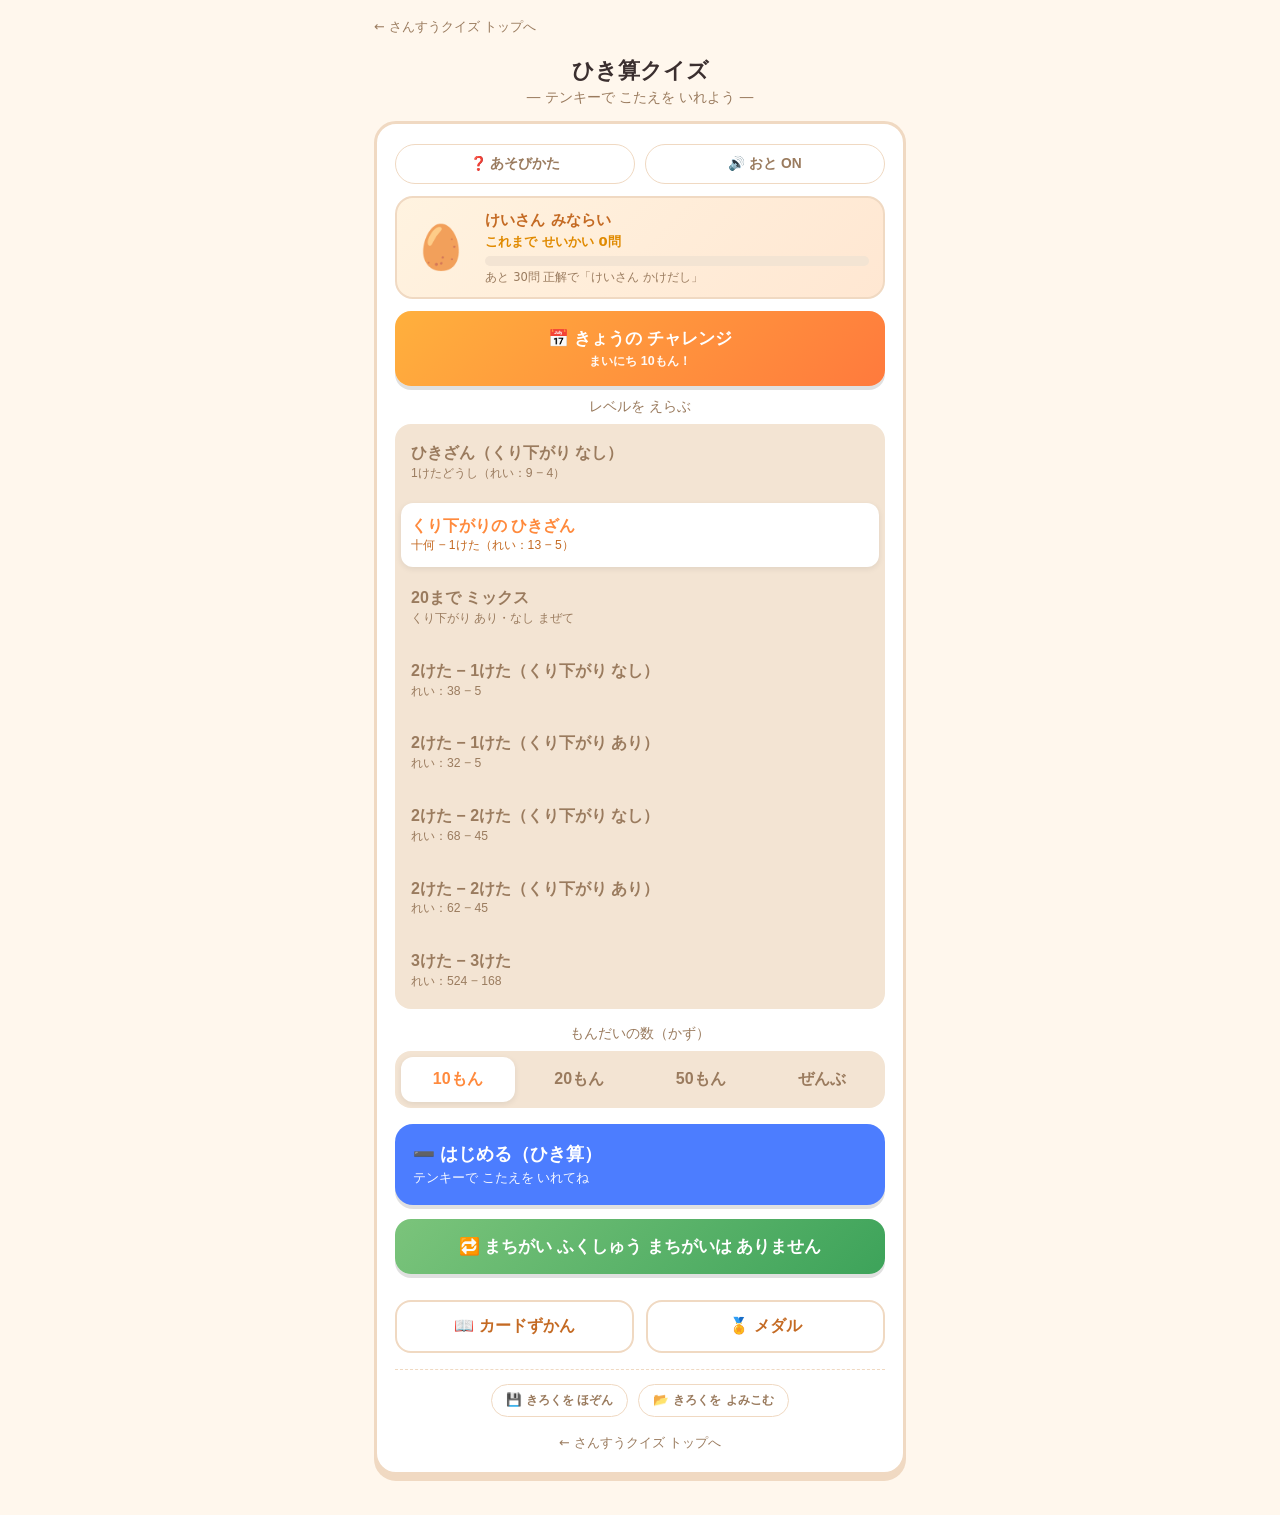
==== commit 1452068b: "クイズ内のレベル選択から学年見出しを削除（トップで学年を選ぶので二重表示を解消・たし算/ひき算とも） Co-Authored-By: Claude Opus 4.8 (1M context) <nor" ====
--- a/hikizan/index.html
+++ b/hikizan/index.html
@@ -7,7 +7,7 @@
 <meta name="description" content="ひき算を テンキーで こたえるクイズ。くり下がり／2けた・3けたの ひき算まで。10をくずすヒント・手書きメモ・育成つき。">
 <meta name="theme-color" content="#ff8a3d">
 <!-- 共有スタイル（さんすうクイズ共通の見た目） -->
-<link rel="stylesheet" href="../shared/sansu-ui.css?v=202606270400">
+<link rel="stylesheet" href="../shared/sansu-ui.css?v=202606270500">
 <style>
   /* ひき算アプリ固有の追加分だけ */
   #lsel{display:grid; grid-template-columns:1fr; gap:8px;}
@@ -160,7 +160,7 @@
 </div>
 
 <!-- 共有 進捗エンジン（図鑑・称号・メダル＝算数クイズ全アプリ合算） -->
-<script src="../shared/sansu-core.js?v=202606270400"></script>
+<script src="../shared/sansu-core.js?v=202606270500"></script>
 <script>
 const $ = id => document.getElementById(id);
 
@@ -311,15 +311,9 @@
 
 /* ===== ホーム：レベルセレクタ ===== */
 function renderLevelSel(){
+  // 学年は トップで えらぶので、ここでは レベル一覧だけ（学年見出しは出さない）
   const seg = $('lsel'); seg.innerHTML = '';
-  let curGroup = null;
   for(const l of LEVELS){
-    if(l.group && l.group !== curGroup){           // 学年の 見出しを はさむ
-      curGroup = l.group;
-      const h = document.createElement('div');
-      h.className = 'lvl-group'; h.textContent = curGroup;
-      seg.appendChild(h);
-    }
     const b = document.createElement('button');
     b.innerHTML = l.label + '<small>' + l.desc + '</small>';
     if(l.v === level) b.classList.add('active');
